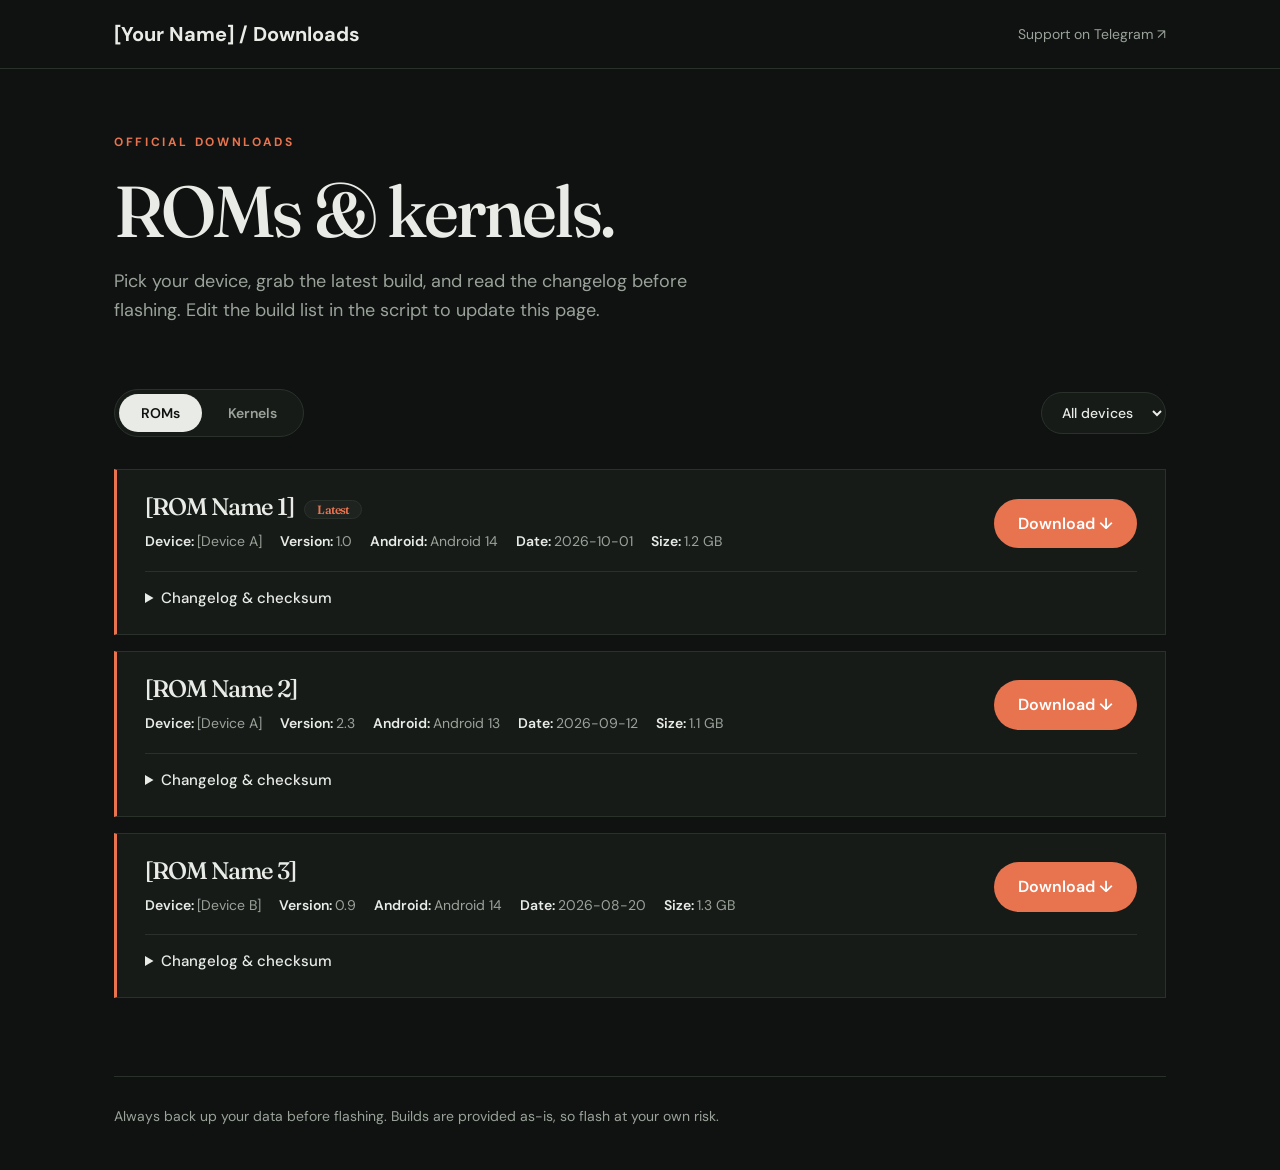
==== Downloads.html @ b3c20919 "Release" ====
<!doctype html>
<html lang="en"><head>
<meta charset="UTF-8">
<meta name="viewport" content="width=device-width, initial-scale=1, viewport-fit=cover">
<title>Downloads – ROMs &amp; Kernels</title>
<link href="https://fonts.googleapis.com/css2?family=DM+Sans:wght@400;500;600;700&family=Fraunces:opsz,wght@9..144,400;9..144,500&display=swap" rel="stylesheet">
<style>
:root{--ink:#e8ebe6;--muted:#9aa29a;--bg:#0f1210;--surface:#171b18;--surface2:#1e231f;--accent:#e8734f;--line:#2a312b;color-scheme:dark;box-sizing:border-box;padding-top:env(safe-area-inset-top,0px);padding-bottom:env(safe-area-inset-bottom,0px)}
*,*::before,*::after{box-sizing:inherit}
body{margin:0;background:var(--bg);color:var(--ink);font-family:'DM Sans',system-ui,sans-serif;line-height:1.6}
.wrap{max-width:1100px;margin:0 auto;padding:0 24px}
header{border-bottom:1px solid var(--line)}
header .wrap{display:flex;flex-wrap:wrap;justify-content:space-between;align-items:center;gap:12px;padding-top:18px;padding-bottom:18px}
.brand{font-weight:700;font-size:20px}
header a{color:var(--muted);text-decoration:none;font-size:14px}
header a:hover{color:var(--ink)}
a:focus-visible,button:focus-visible,select:focus-visible,summary:focus-visible{outline:3px solid var(--accent);outline-offset:3px}
.hero{padding:64px 0 32px}
.eyebrow{color:var(--accent);text-transform:uppercase;letter-spacing:.22em;font-size:12px;font-weight:700;margin:0 0 20px}
h1,h3{font-family:'Fraunces',serif;font-weight:500;letter-spacing:-.04em;line-height:1.1;margin:0}
h1{font-size:clamp(2.4rem,6vw,4.5rem)}
.lead{color:var(--muted);font-size:18px;max-width:600px;margin:16px 0 0}
.bar{display:flex;flex-wrap:wrap;justify-content:space-between;align-items:center;gap:16px;margin:32px 0}
.tabs{display:inline-flex;gap:4px;padding:4px;background:var(--surface);border:1px solid var(--line);border-radius:999px}
.tabs button{background:none;border:0;color:var(--muted);font:600 14px 'DM Sans',sans-serif;padding:10px 22px;border-radius:999px;cursor:pointer}
.tabs button[aria-selected=true]{background:var(--ink);color:var(--bg)}
select{background:var(--surface);color:var(--ink);border:1px solid var(--line);border-radius:999px;padding:10px 16px;font:500 14px 'DM Sans',sans-serif}
.list{display:grid;gap:16px;padding-bottom:64px}
.item{background:var(--surface);border:1px solid var(--line);border-left:3px solid var(--accent);padding:24px 28px}
.row{display:flex;flex-wrap:wrap;justify-content:space-between;align-items:center;gap:20px}
.item h3{font-size:24px}
.meta{display:flex;flex-wrap:wrap;gap:8px 18px;margin:10px 0 0;padding:0;list-style:none;color:var(--muted);font-size:14px}
.meta b{color:var(--ink);font-weight:600}
.badge{display:inline-block;background:var(--surface2);border:1px solid var(--line);border-radius:999px;padding:2px 12px;font-size:12px;color:var(--accent);font-weight:600;margin-left:10px;vertical-align:middle}
.btn{display:inline-block;background:var(--accent);color:#fff;text-decoration:none;font-weight:600;padding:12px 24px;border-radius:999px}
.btn:hover{opacity:.85}
details{margin-top:18px;border-top:1px solid var(--line);padding-top:14px;color:var(--muted);font-size:15px}
summary{cursor:pointer;color:var(--ink);font-weight:500}
details ul{margin:10px 0 0;padding-left:20px}
code{font-family:ui-monospace,Menlo,Consolas,monospace;font-size:12px;word-break:break-all;color:#b9c4b9}
.empty{color:var(--muted);padding:32px 0}
.note{border-top:1px solid var(--line);padding:28px 0;color:var(--muted);font-size:14px}
</style>
</head>
<body>
<header><div class="wrap"><span class="brand">[Your Name] / Downloads</span><a href="https://t.me/" target="_blank" rel="noopener noreferrer">Support on Telegram ↗</a></div></header>
<main class="wrap">
<section class="hero">
<p class="eyebrow">Official downloads</p>
<h1>ROMs &amp; kernels.</h1>
<p class="lead">Pick your device, grab the latest build, and read the changelog before flashing. Edit the build list in the script to update this page.</p>
</section>
<div class="bar">
<div class="tabs" role="tablist" aria-label="Download type">
<button role="tab" data-type="rom">ROMs</button>
<button role="tab" data-type="kernel">Kernels</button>
</div>
<label><span class="sr" style="position:absolute;left:-9999px">Filter by device</span>
<select id="device" aria-label="Filter by device"></select></label>
</div>
<div class="list" id="list" aria-live="polite"></div>
<p class="note">Always back up your data before flashing. Builds are provided as-is, so flash at your own risk.</p>
</main>

<script>
/* ===== EDIT YOUR BUILDS HERE =====
   type: "rom" or "kernel" | url: your download link (SourceForge, Google Drive, GitHub releases, etc.) */
var BUILDS=[
 {type:"rom",name:"[ROM Name 1]",device:"[Device A]",version:"1.0",android:"Android 14",date:"2026-10-01",size:"1.2 GB",latest:true,url:"https://sourceforge.net/",sha256:"[sha256 checksum]",changes:["Updated security patch","Improved battery life","Fixed camera bug"]},
 {type:"rom",name:"[ROM Name 2]",device:"[Device A]",version:"2.3",android:"Android 13",date:"2026-09-12",size:"1.1 GB",url:"https://sourceforge.net/",sha256:"[sha256 checksum]",changes:["Initial stable release","Clean AOSP base"]},
 {type:"rom",name:"[ROM Name 3]",device:"[Device B]",version:"0.9",android:"Android 14",date:"2026-08-20",size:"1.3 GB",url:"https://sourceforge.net/",sha256:"[sha256 checksum]",changes:["Beta build","Known issue: [describe]"]},
 {type:"kernel",name:"[Kernel Name]",device:"[Device A]",version:"1.5",android:"Android 13–14",date:"2026-10-05",size:"24 MB",latest:true,url:"https://sourceforge.net/",sha256:"[sha256 checksum]",changes:["Improved performance profile","Battery tweaks"]}
];
/* ===== END OF EDITABLE SECTION ===== */

var type="rom",device="all";
var list=document.getElementById("list"),sel=document.getElementById("device");

function el(tag,cls,text){var e=document.createElement(tag);if(cls)e.className=cls;if(text!==undefined)e.textContent=text;return e}

function devices(){
  var d=[];BUILDS.filter(function(b){return b.type===type}).forEach(function(b){if(d.indexOf(b.device)<0)d.push(b.device)});
  sel.innerHTML="";
  var all=el("option",null,"All devices");all.value="all";sel.appendChild(all);
  d.forEach(function(x){var o=el("option",null,x);o.value=x;sel.appendChild(o)});
  sel.value=device;if(sel.value!==device){device="all";sel.value="all"}
}

function render(){
  list.innerHTML="";
  var items=BUILDS.filter(function(b){return b.type===type&&(device==="all"||b.device===device)});
  if(!items.length){list.appendChild(el("p","empty","No builds for this device yet."));return}
  items.forEach(function(b){
    var it=el("article","item"),row=el("div","row"),info=el("div");
    var h=el("h3",null,b.name);
    if(b.latest)h.appendChild(el("span","badge","Latest"));
    info.appendChild(h);
    var m=el("ul","meta");
    [["Device",b.device],["Version",b.version],["Android",b.android],["Date",b.date],["Size",b.size]].forEach(function(p){
      var li=el("li");li.appendChild(el("b",null,p[0]+": "));li.appendChild(document.createTextNode(p[1]));m.appendChild(li)});
    info.appendChild(m);row.appendChild(info);
    var a=el("a","btn","Download ↓");a.href=b.url;a.target="_blank";a.rel="noopener noreferrer";row.appendChild(a);
    it.appendChild(row);
    var d=el("details"),s=el("summary",null,"Changelog &amp; checksum".replace("&amp;","&"));d.appendChild(s);
    var ul=el("ul");b.changes.forEach(function(c){ul.appendChild(el("li",null,c))});d.appendChild(ul);
    var p=el("p");p.appendChild(document.createTextNode("SHA-256: "));p.appendChild(el("code",null,b.sha256));d.appendChild(p);
    it.appendChild(d);list.appendChild(it);
  });
}

document.querySelectorAll(".tabs button").forEach(function(btn){
  btn.addEventListener("click",function(){type=btn.dataset.type;device="all";setTabs();devices();render()});
});
sel.addEventListener("change",function(){device=sel.value;render()});
function setTabs(){document.querySelectorAll(".tabs button").forEach(function(b){b.setAttribute("aria-selected",b.dataset.type===type)})}
setTabs();devices();render();
</script>
</body></html>
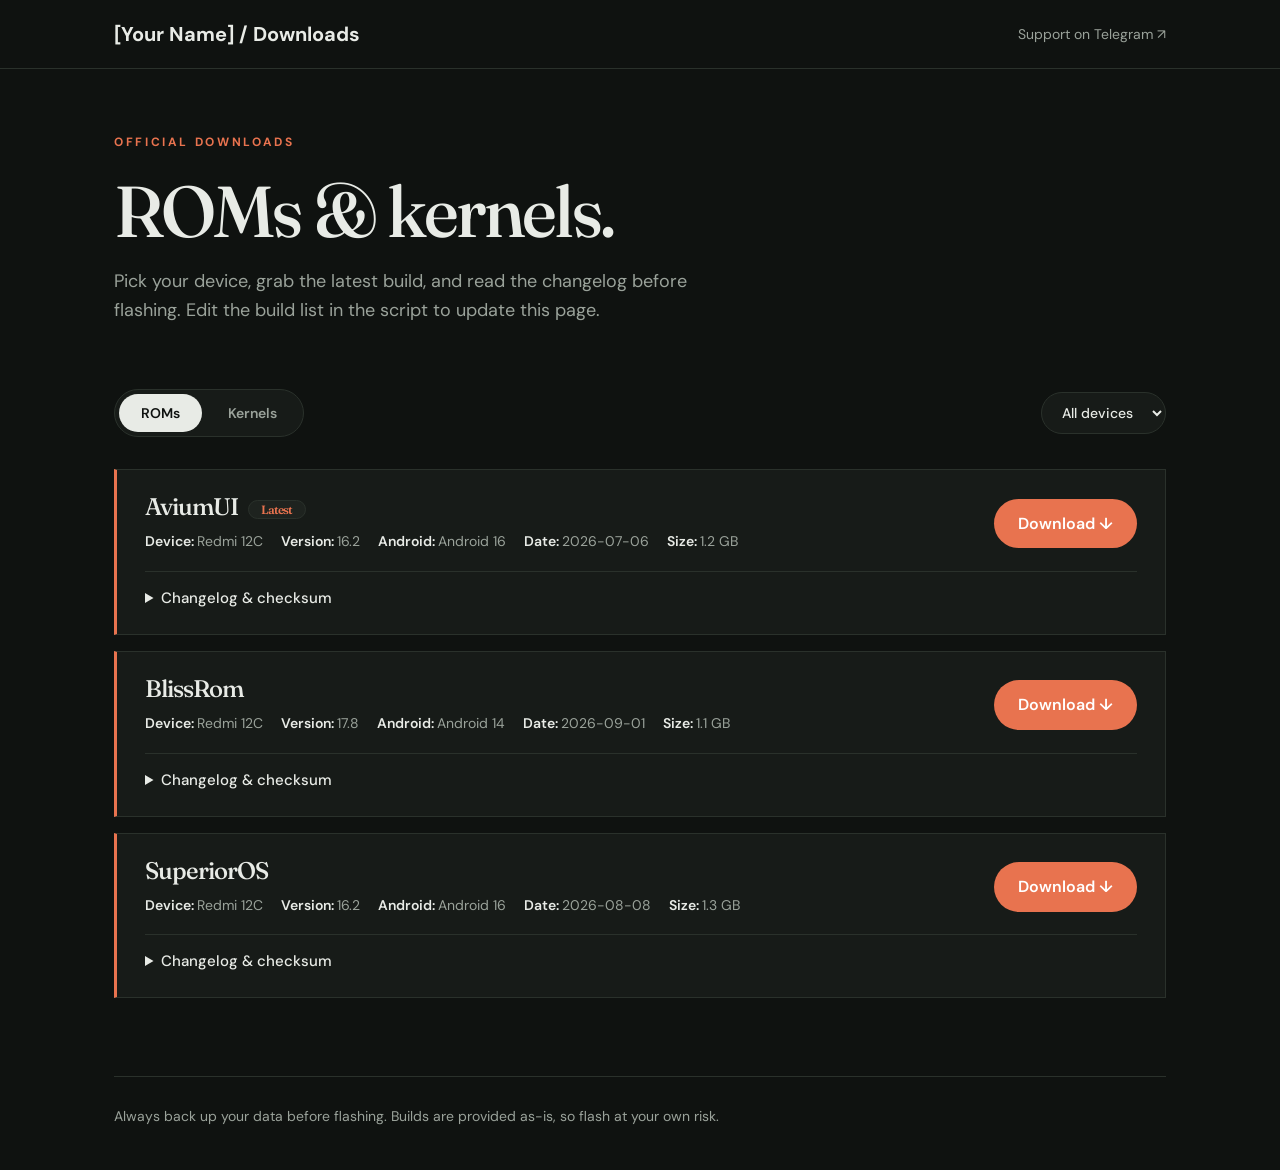
==== commit a1e7505b: "Fix Download" ====
--- a/Downloads.html
+++ b/Downloads.html
@@ -66,10 +66,10 @@
 /* ===== EDIT YOUR BUILDS HERE =====
    type: "rom" or "kernel" | url: your download link (SourceForge, Google Drive, GitHub releases, etc.) */
 var BUILDS=[
- {type:"rom",name:"[ROM Name 1]",device:"[Device A]",version:"1.0",android:"Android 14",date:"2026-10-01",size:"1.2 GB",latest:true,url:"https://sourceforge.net/",sha256:"[sha256 checksum]",changes:["Updated security patch","Improved battery life","Fixed camera bug"]},
- {type:"rom",name:"[ROM Name 2]",device:"[Device A]",version:"2.3",android:"Android 13",date:"2026-09-12",size:"1.1 GB",url:"https://sourceforge.net/",sha256:"[sha256 checksum]",changes:["Initial stable release","Clean AOSP base"]},
- {type:"rom",name:"[ROM Name 3]",device:"[Device B]",version:"0.9",android:"Android 14",date:"2026-08-20",size:"1.3 GB",url:"https://sourceforge.net/",sha256:"[sha256 checksum]",changes:["Beta build","Known issue: [describe]"]},
- {type:"kernel",name:"[Kernel Name]",device:"[Device A]",version:"1.5",android:"Android 13–14",date:"2026-10-05",size:"24 MB",latest:true,url:"https://sourceforge.net/",sha256:"[sha256 checksum]",changes:["Improved performance profile","Battery tweaks"]}
+ {type:"rom",name:"AviumUI",device:"Redmi 12C",version:"16.2",android:"Android 16",date:"2026-07-06",size:"1.2 GB",latest:true,url:"https://github.com/inoo-droid/Earth_Release/releases/download/Test/AviumUI-16.2.1-earth-20260706_003458-Unofficial-Vanilla.zip",sha256:"Null",changes:["Updated security patch","Improved battery life","Very Smooth Build"]},
+ {type:"rom",name:"BlissRom",device:"Redmi 12C",version:"17.8",android:"Android 14",date:"2026-09-01",size:"1.1 GB",url:"https://github.com/JeanneDarc-star/Releases/releases/download/bliss17/Bliss-v17.8.3-earth-UNOFFICIAL-gapps-20260901.zip",sha256:"[sha256 checksum]",changes:["Initial stable release","Clean AOSP base","Smooth build"]},
+ {type:"rom",name:"SuperiorOS",device:"Redmi 12C",version:"16.2",android:"Android 16",date:"2026-08-08",size:"1.3 GB",url:"https://github.com/JeanneDarc-star/Releases/releases/download/15.2/SuperiorOS-Fifteen-ROGUE-earth-20260808-1018.zip",sha256:"Null",changes:["Initial build","Smooth Build","sensors gone"]},
+ {type:"kernel",name:"PrimaKernel",device:"Redmi 12C",version:"1.0.9",android:"Android 12–16",date:"2026-10-05",size:"16 MB",latest:true,url:"https://github.com/JeanneDarc-star/Releases/releases/download/Prima-V1.0.9/AK3-Prima-ExT4-20261012-174806-1.0.9.zip",sha256:"Null",changes:["Improved performance","Stability improved","overclocked CPU and GPU"]}
 ];
 /* ===== END OF EDITABLE SECTION ===== */
 
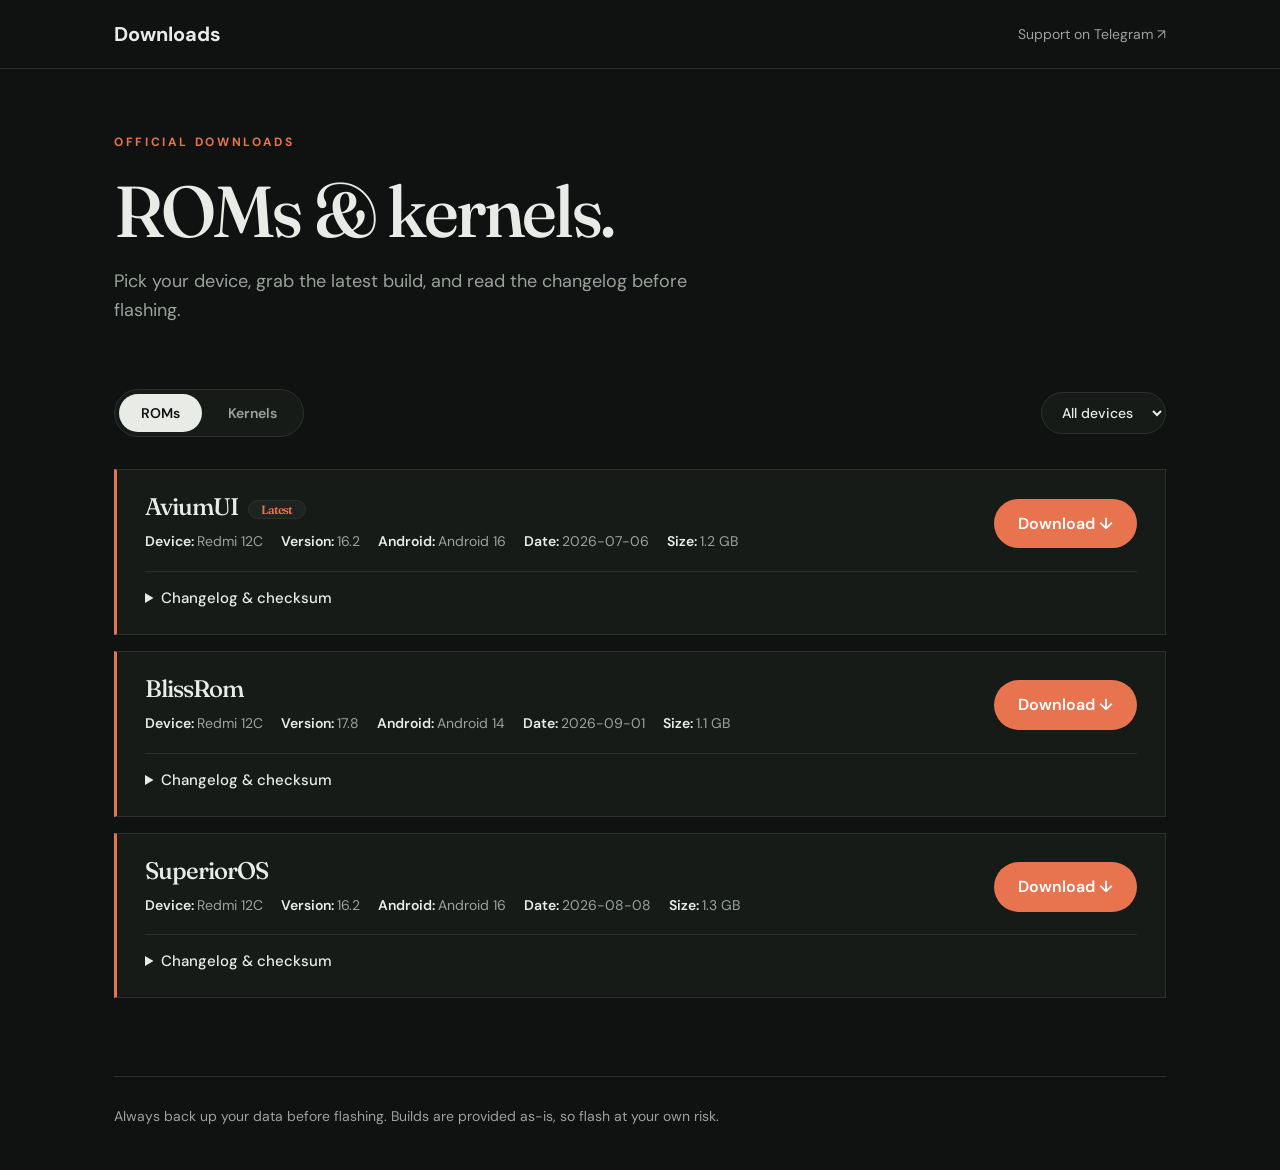
==== commit 642da131: "Fix" ====
--- a/Downloads.html
+++ b/Downloads.html
@@ -43,12 +43,12 @@
 </style>
 </head>
 <body>
-<header><div class="wrap"><span class="brand">[Your Name] / Downloads</span><a href="https://t.me/" target="_blank" rel="noopener noreferrer">Support on Telegram ↗</a></div></header>
+<header><div class="wrap"><span class="brand">Downloads</span><a href="t.me/TokiHaminoShiro" target="_blank" rel="noopener noreferrer">Support on Telegram ↗</a></div></header>
 <main class="wrap">
 <section class="hero">
 <p class="eyebrow">Official downloads</p>
 <h1>ROMs &amp; kernels.</h1>
-<p class="lead">Pick your device, grab the latest build, and read the changelog before flashing. Edit the build list in the script to update this page.</p>
+<p class="lead">Pick your device, grab the latest build, and read the changelog before flashing.</p>
 </section>
 <div class="bar">
 <div class="tabs" role="tablist" aria-label="Download type">
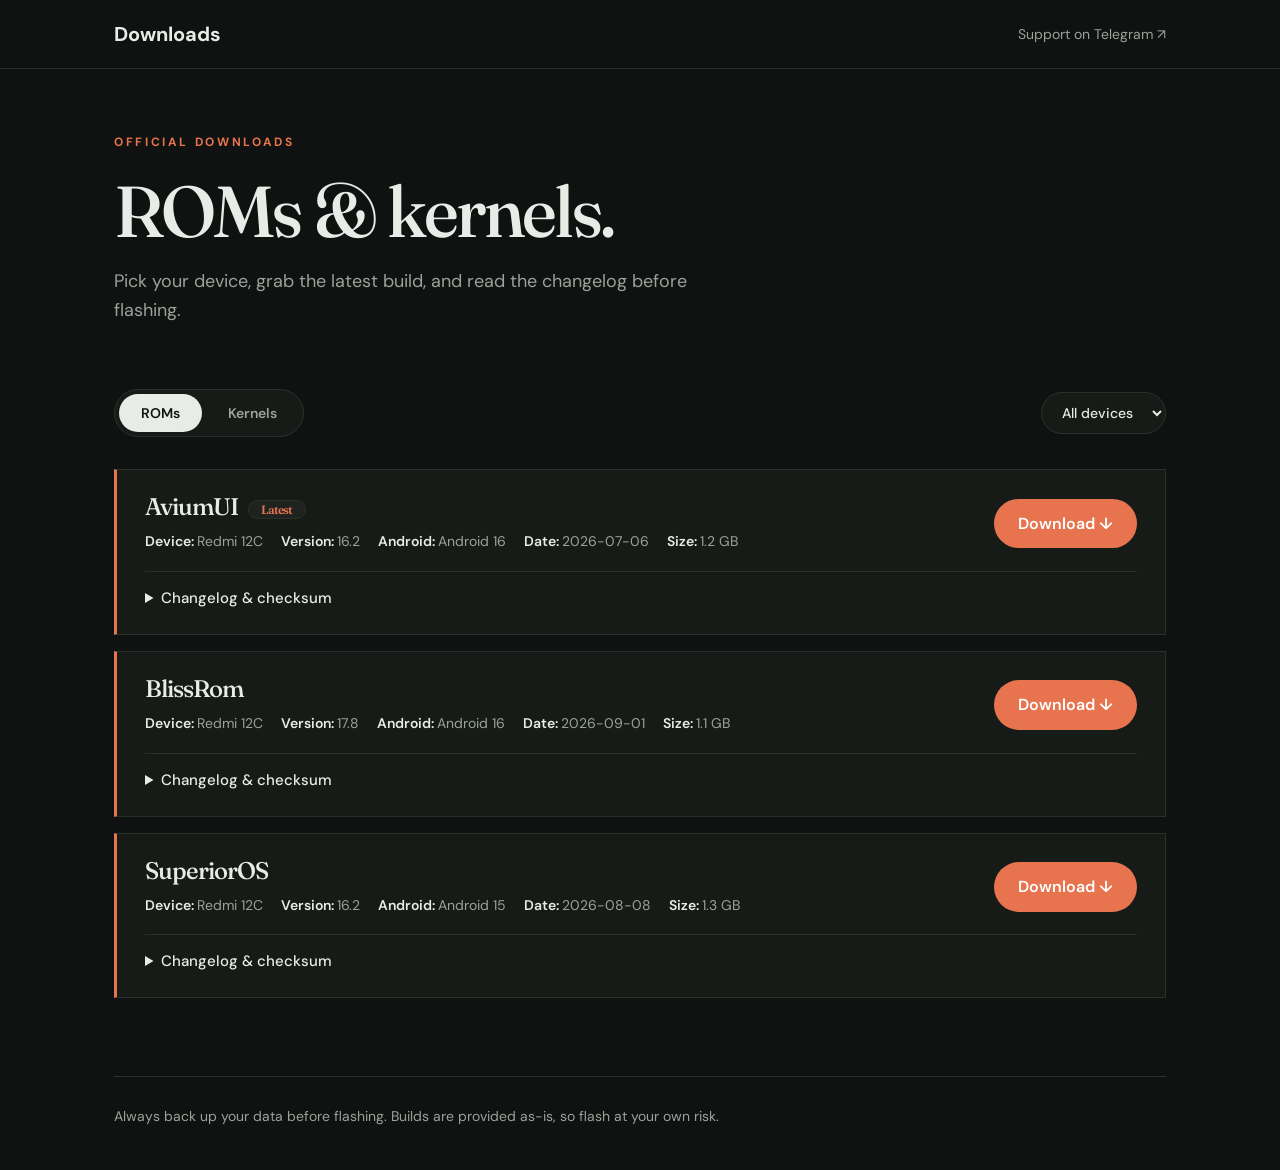
==== commit b8c74964: "fih" ====
--- a/Downloads.html
+++ b/Downloads.html
@@ -43,7 +43,7 @@
 </style>
 </head>
 <body>
-<header><div class="wrap"><span class="brand">Downloads</span><a href="t.me/TokiHaminoShiro" target="_blank" rel="noopener noreferrer">Support on Telegram ↗</a></div></header>
+<header><div class="wrap"><span class="brand">Downloads</span><a href="https://t.me/TokiHaminoShiro" target="_blank" rel="noopener noreferrer">Support on Telegram ↗</a></div></header>
 <main class="wrap">
 <section class="hero">
 <p class="eyebrow">Official downloads</p>
@@ -67,8 +67,8 @@
    type: "rom" or "kernel" | url: your download link (SourceForge, Google Drive, GitHub releases, etc.) */
 var BUILDS=[
  {type:"rom",name:"AviumUI",device:"Redmi 12C",version:"16.2",android:"Android 16",date:"2026-07-06",size:"1.2 GB",latest:true,url:"https://github.com/inoo-droid/Earth_Release/releases/download/Test/AviumUI-16.2.1-earth-20260706_003458-Unofficial-Vanilla.zip",sha256:"Null",changes:["Updated security patch","Improved battery life","Very Smooth Build"]},
- {type:"rom",name:"BlissRom",device:"Redmi 12C",version:"17.8",android:"Android 14",date:"2026-09-01",size:"1.1 GB",url:"https://github.com/JeanneDarc-star/Releases/releases/download/bliss17/Bliss-v17.8.3-earth-UNOFFICIAL-gapps-20260901.zip",sha256:"[sha256 checksum]",changes:["Initial stable release","Clean AOSP base","Smooth build"]},
- {type:"rom",name:"SuperiorOS",device:"Redmi 12C",version:"16.2",android:"Android 16",date:"2026-08-08",size:"1.3 GB",url:"https://github.com/JeanneDarc-star/Releases/releases/download/15.2/SuperiorOS-Fifteen-ROGUE-earth-20260808-1018.zip",sha256:"Null",changes:["Initial build","Smooth Build","sensors gone"]},
+ {type:"rom",name:"BlissRom",device:"Redmi 12C",version:"17.8",android:"Android 16",date:"2026-09-01",size:"1.1 GB",url:"https://github.com/JeanneDarc-star/Releases/releases/download/bliss17/Bliss-v17.8.3-earth-UNOFFICIAL-gapps-20260901.zip",sha256:"[sha256 checksum]",changes:["Initial stable release","Clean AOSP base","Smooth build"]},
+ {type:"rom",name:"SuperiorOS",device:"Redmi 12C",version:"16.2",android:"Android 15",date:"2026-08-08",size:"1.3 GB",url:"https://github.com/JeanneDarc-star/Releases/releases/download/15.2/SuperiorOS-Fifteen-ROGUE-earth-20260808-1018.zip",sha256:"Null",changes:["Initial build","Smooth Build","sensors gone"]},
  {type:"kernel",name:"PrimaKernel",device:"Redmi 12C",version:"1.0.9",android:"Android 12–16",date:"2026-10-05",size:"16 MB",latest:true,url:"https://github.com/JeanneDarc-star/Releases/releases/download/Prima-V1.0.9/AK3-Prima-ExT4-20261012-174806-1.0.9.zip",sha256:"Null",changes:["Improved performance","Stability improved","overclocked CPU and GPU"]}
 ];
 /* ===== END OF EDITABLE SECTION ===== */
